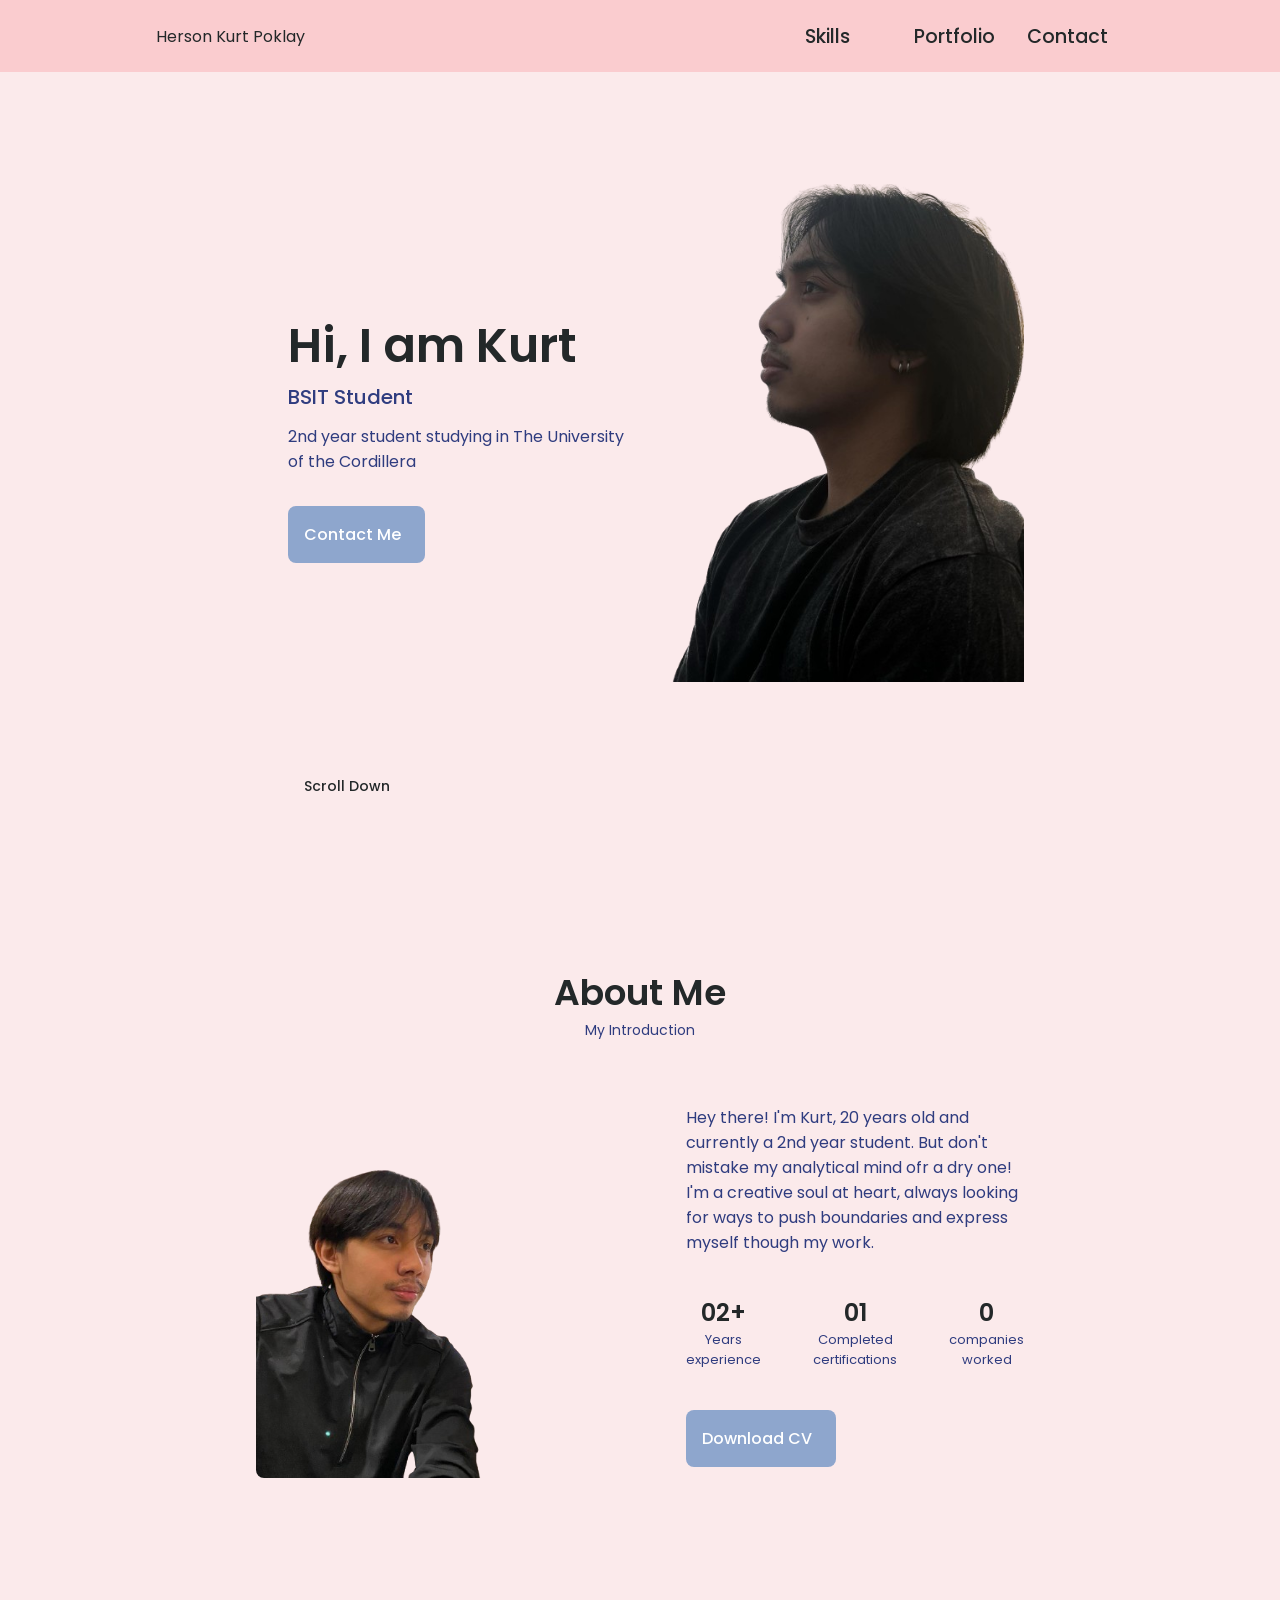
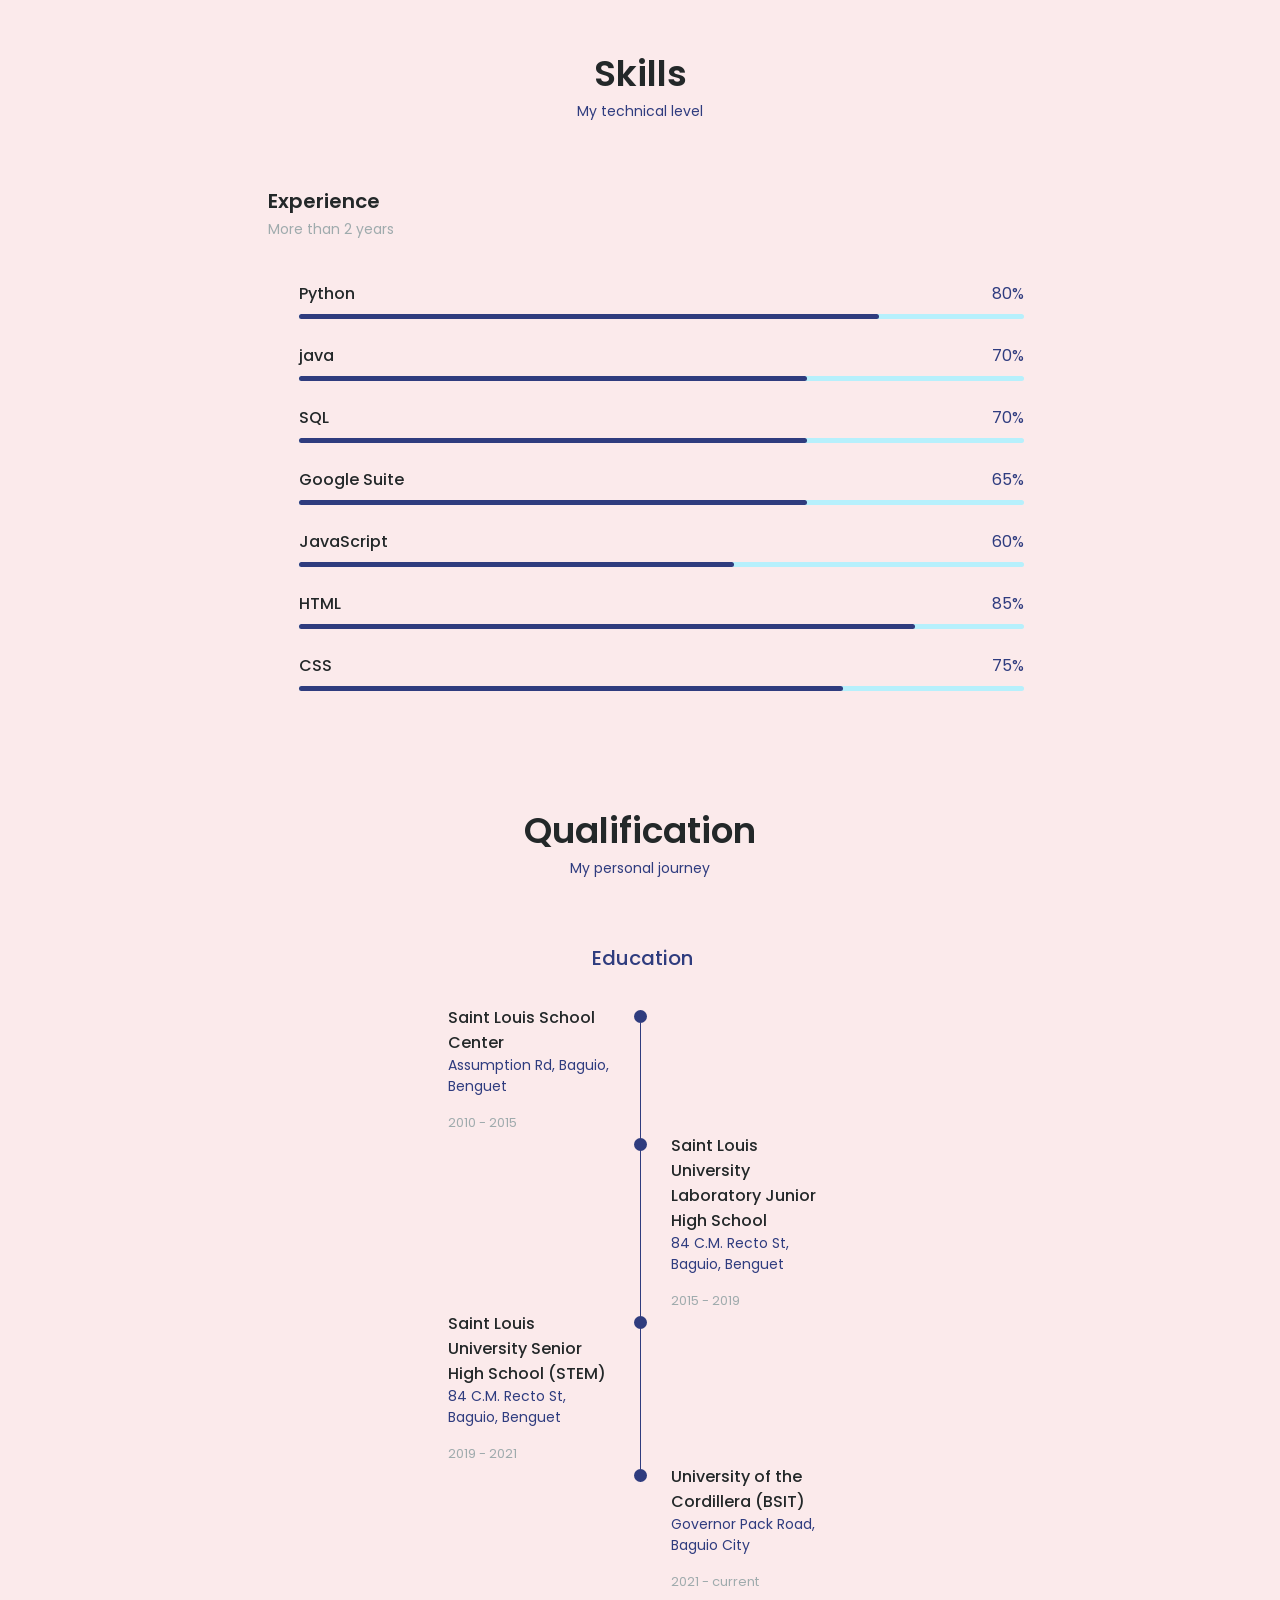
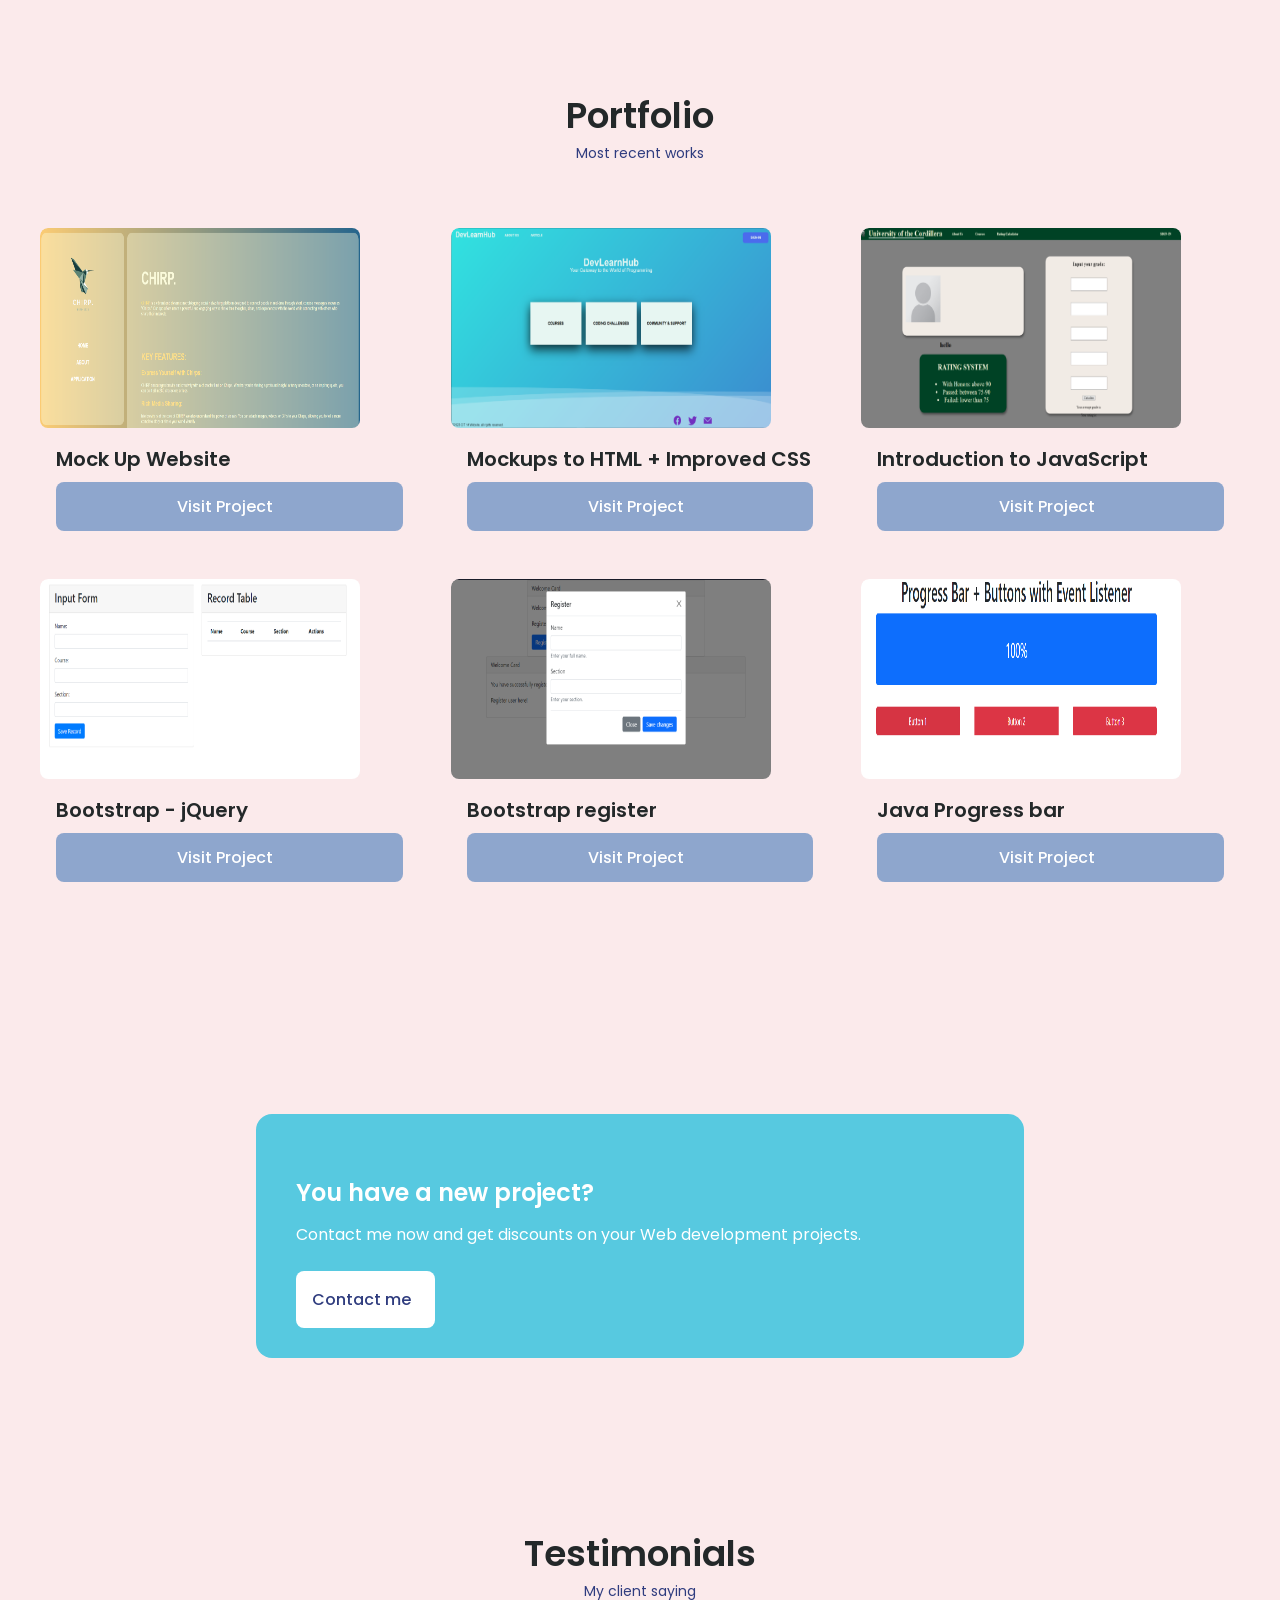
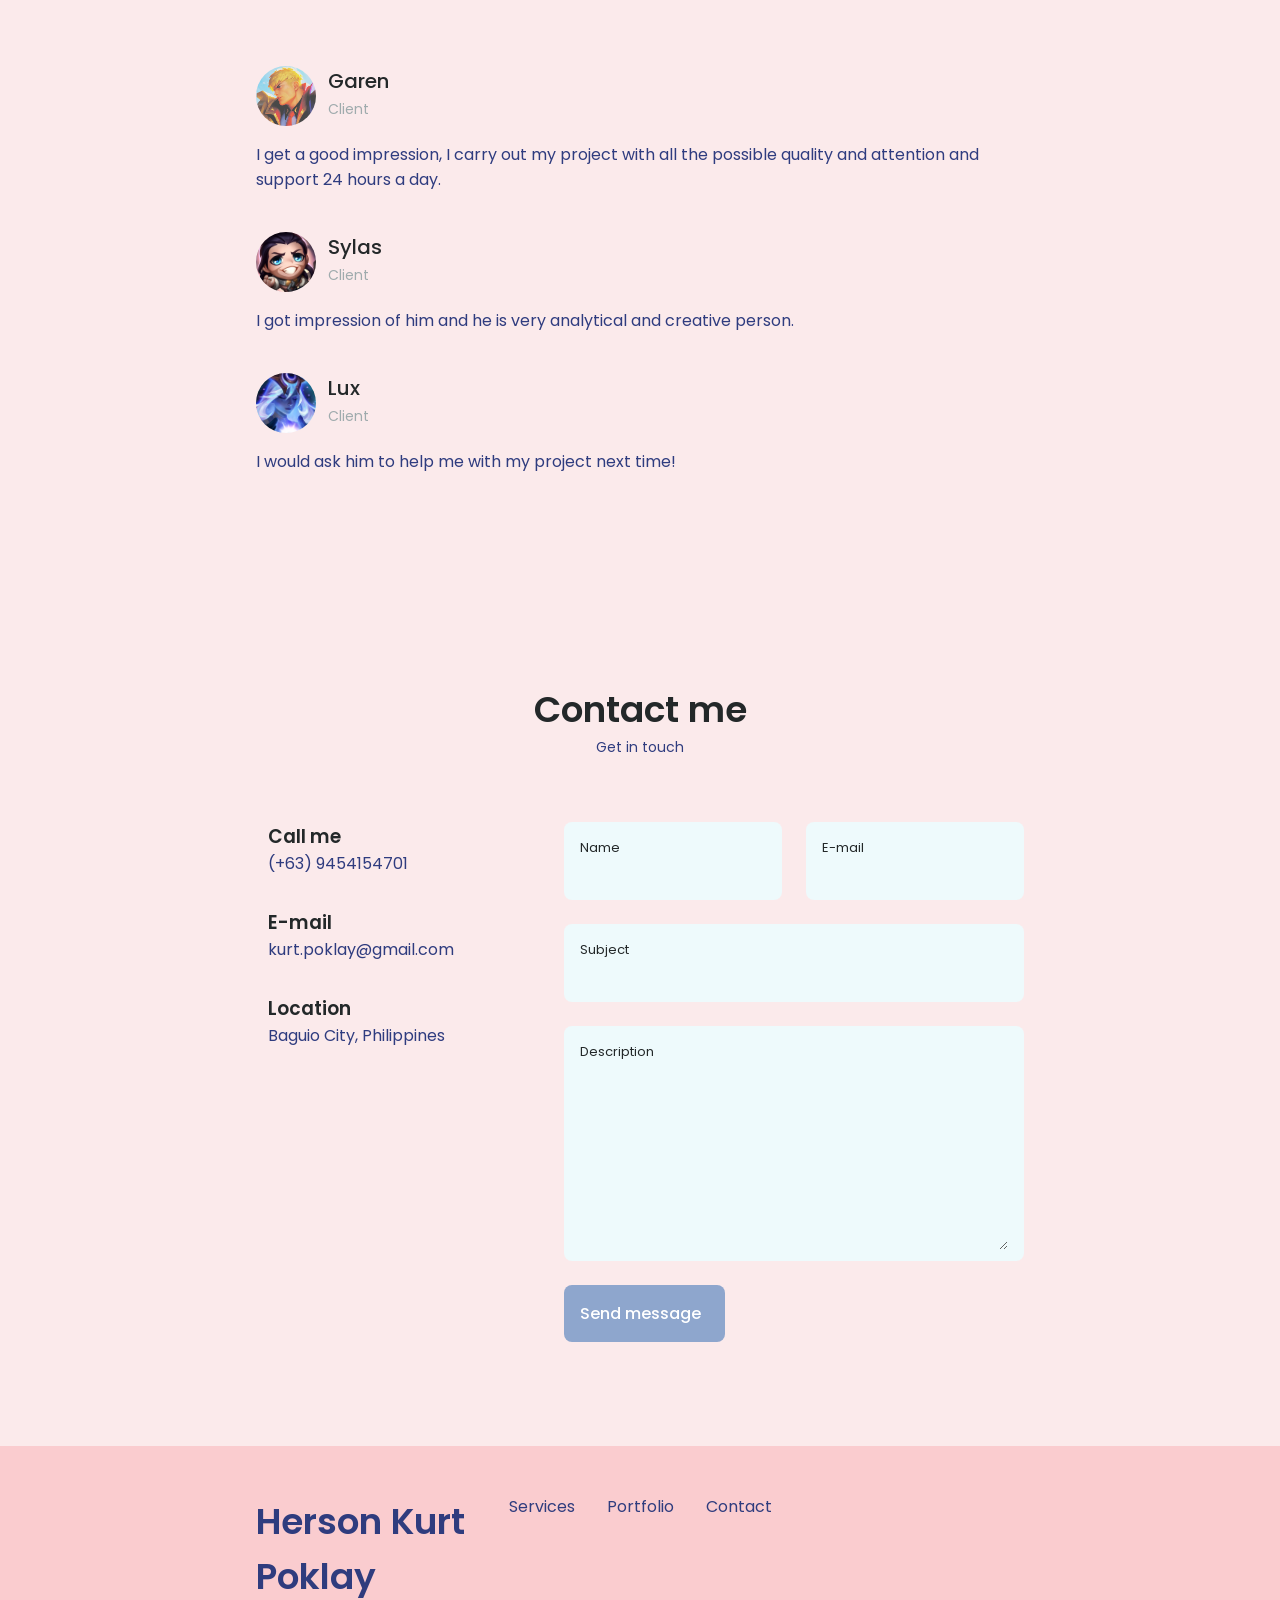
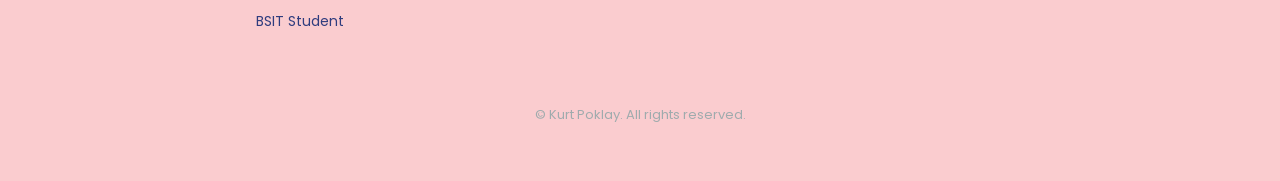
==== PORTOFLIO/index.html @ 8bd881d3 "Add files via upload" ====
<!DOCTYPE html>
    <html lang="en">
        <head>
            <meta charset="UTF-8">
            <meta name="viewport" content="width=device-width, initial-scale=1.0">
            <link rel="stylesheet" href="stylesheet\styles.css">
            <link rel="stylesheet" href="https://unicons.iconscout.com/release/v4.0.0/css/line.css">
            <title>Portfolio</title>
        </head>
        <body>
            <header class="header" id="header">
                <nav class="nav container">
                    <a href="#" class="nav__logo">Herson Kurt Poklay</a>
                    <div class="nav__menu" id="nav-menu">
                        <ul class="nav__list grid">
                            <li class="nav__item">
                                <a href="#home" class="nav__link">
                                    <i class="uil uil-estate nav__icon">Home</i>
                                </a>
                            </li>
                            <li class="nav__item">
                                <a href="#skills" class="nav__link">
                                    <i class="uil uil-file-alt nav__icon"></i>Skills
                                </a>
                            </li>
                            </li>
                            <li class="nav__item">
                            <li class="nav__item">
                                <a href="#portfolio" class="nav__link">
                                    <i class="uil uil-scenery nav__icon"></i>Portfolio                                
                                </a>
                            </li>
                            <li class="nav__item">
                                <a href="#contact" class="nav__link">
                                    <i class="uil uil-message nav__icon"></i>Contact                               
                                </a>
                            </li>
                        </ul>
                        <i class="uil uil-times nav__close" id="nav-close"></i>
                    </div>
                    <div class="nav__btns">
                        <!-- Theme change button -->
    
                        <i class="uil uil-moon change-theme" id="theme-button"></i>
    
                        <div class="nav__toggle" id="nav-toggle">
                            <i class="uil uil-apps"></i>
                        </div>
                    </div>
                </nav>
            </header>

            <main class="main"></main>

            <section class="home section" id="home">
                <div class="home__container container grid">
                    <div class="home__content grid">
                        <div class="home__social">
                            <a href="https://www.linkedin.com/in/kurt-poklay-1a64162a3/" target="_blank" class="home__social-icon">
                                <i class="uil uil-linkedin-alt"></i>
                            </a>
                            <a href="https://www.instagram.com/kurt_poklay/" target="_blank" class="home__social-icon">
                                <i class="uil uil-instagram-alt"></i>
                            </a>
                            <a href="https://www.github.com" target="_blank" class="home__social-icon">
                                <i class="uil uil-github-alt"></i>
                            </a>
                        </div>
                            
                        <div class="home__img">       
                            <image src="stylesheet\images\me.png" id="home__blob"/>
                        </div>

                        <div class="home__data">
                            <h1 class="home__title">Hi, I am Kurt</h1>
                            <h3 class="home__subtitle">BSIT Student</h3>
                            <p class="home__description">2nd year student studying in The University of the Cordillera</p>
                            <a href="#contact" class="button button--flex home__button">
                                Contact Me<i class="uil uil-message button__icon"></i>
                            </a>
                        </div>
                        
                    </div>

                    <div class="home__scroll">
                        <a href="#about" class="home__scroll-button button--flex">
                            <i class="uil uil-mouse-alt home__scroll-mouse"></i>
                            <span class="home__scroll-name">Scroll Down</span>
                            <i class="uil uil-arrow-down home__scroll-arrow"></i>
                        </a>
                    </div>
                </div>
            </section>
            <section class="about section" id="about">
                <h2 class="section__title">About Me</h2>
                <span class="section__subtitle">My Introduction</span>

                <div class="about__container container grid">
                    <img src="stylesheet\images\prof 1.png" alt="" class="about__img">
                    <div class="about__data">
                        <p class="about__description">
                            Hey there! I'm Kurt, 20 years old and currently a 2nd year student.
                            But don't mistake my analytical mind ofr a dry one! I'm a creative soul
                            at heart, always looking for ways to push boundaries and express myself 
                            though my work.
                            
                        </p>
                        <div class="about__info">
                            <div>
                                <span class="about__info-title">02+</span>
                                <span class="about__info-name">Years <br> experience</span>
                            </div>
                            <div>
                                <span class="about__info-title">01</span>
                                <span class="about__info-name">Completed <br> certifications</span>
                            </div>
                            <div>
                                <span class="about__info-title">0</span>
                                <span class="about__info-name">companies<br>worked</span>
                            </div>
                        </div>

                        <div class="about__buttons">
                            <a download="" href="" class="button button--flex">
                                Download CV<i class="uil uil-download-alt button__icon"></i>
                            </a>
                        </div>
                    </div>
                </div>
            </section>
            <section class="skills section" id="skills">
                <h2 class="section__title">Skills</h2>
                <span class="section__subtitle">My technical level</span>

                <div class="skills__container container grid">
                    <div>
                         <!--==================== SKILL-1 ====================-->
                        <div class="skills__content skills__open">
                            <div class="skills__header">
                                <i class="uil uil-analytics skills__icon"></i>
                               <div>
                                   <h1 class="skills__title">Experience</h1>
                                   <span class="skills__subtitle">More than 2 years</span>
                               </div>

                               <i class="uil uil-angle-down skills__arrow"></i>
                            </div>
                            <div class="skills__list grid">
                                <div class="skills__data">
                                    <div class="skills__titles">
                                        <h3 class="skills__name">Python</h3>
                                        <span class="skills__number">80%</span>
                                    </div>
                                    <div class="skills__bar">
                                        <span class="skills__percentage skills__python"></span>
                                    </div>
                                </div>
                               <div class="skills__data">
                                   <div class="skills__titles">
                                       <h3 class="skills__name">java</h3>
                                       <span class="skills__number">70%</span>
                                   </div>
                                   <div class="skills__bar">
                                       <span class="skills__percentage skills__java"></span>
                                   </div>
                               </div>
                               <div class="skills__data">
                                   <div class="skills__titles">
                                       <h3 class="skills__name">SQL</h3>
                                       <span class="skills__number">70%</span>
                                   </div>
                                   <div class="skills__bar">
                                       <span class="skills__percentage skills__sql"></span>
                                   </div>
                               </div>
                               <div class="skills__data">
                                   <div class="skills__titles">
                                       <h3 class="skills__name">Google Suite</h3>
                                       <span class="skills__number">65%</span>
                                   </div>
                                   <div class="skills__bar">
                                       <span class="skills__percentage skills__google"></span>
                                   </div>
                               </div>
                               <div class="skills__data">
                                    <div class="skills__titles">
                                        <h3 class="skills__name">JavaScript</h3>
                                        <span class="skills__number">60%</span>
                                    </div>
                                    <div class="skills__bar">
                                        <span class="skills__percentage skills__js"></span>
                                    </div>
                                </div>
                                <div class="skills__data">
                                    <div class="skills__titles">
                                        <h3 class="skills__name">HTML</h3>
                                        <span class="skills__number">85%</span>
                                    </div>
                                    <div class="skills__bar">
                                        <span class="skills__percentage skills__html"></span>
                                    </div>
                                </div>
                                <div class="skills__data">
                                    <div class="skills__titles">
                                        <h3 class="skills__name">CSS</h3>
                                        <span class="skills__number">75%</span>
                                    </div>
                                    <div class="skills__bar">
                                        <span class="skills__percentage skills__css"></span>
                                    </div>
                                </div>
                            </div>
                        </div>
                        
                       </div>
                    </div>
                </div>
            </section>
            <section class="qualification__section">
                <h2 class="section__title">Qualification</h2>
                <span class="section__subtitle">My personal journey</span>
    
                <div class="qualification__container container">
                    <div class="qualification__tabs">
                        <div class="qualification__button button--flex qualification__active" data-target='#education'>
                            <i class="uil uil-graduation-cap qualification__icon"></i>
                            Education
                        </div>
    
                        
                    </div>
    
                    <div class="qualification__sections">
                <!--==================== QUALIFICATION CONTENT 1 ====================-->
                <div class="qualification__content qualification__active" data-content id="education">
                 <!--==================== QUALIFICATION 1 ====================--> 
                 <div class="qualification__data">
                     <div>
                         <h3 class="qualification__title">Saint Louis School Center </h3>
                         <span class="qualification__subtitle">Assumption Rd, Baguio, Benguet</span>
                         <div class="qualification__calendar">
                            <i class="uil uil-calendar-alt"></i>
                            2010 - 2015
                         </div>
                     </div>
    
                     <div>
                         <span class="qualification__rounder"></span>
                         <span class="qualification__line"></span>
                     </div>
                 </div>
                 
                 <!--==================== QUALIFICATION 2 ====================--> 
                 <div class="qualification__data">
                    <div></div>
                    <div>
                       <span class="qualification__rounder"></span>
                       <span class="qualification__line"></span>
                    </div>
    
                    <div>
                        <h3 class="qualification__title">Saint Louis University Laboratory Junior High School</h3>
                        <span class="qualification__subtitle">84 C.M. Recto St, Baguio, Benguet</span>
                        <div class="qualification__calendar">
                           <i class="uil uil-calendar-alt"></i>
                           2015 - 2019
                        </div>
                    </div>
                </div> 
    
                <!--==================== QUALIFICATION 3 ====================--> 
                <div class="qualification__data">
                    <div>
                        <h3 class="qualification__title">Saint Louis University Senior High School (STEM)</h3>
                        <span class="qualification__subtitle">84 C.M. Recto St, Baguio, Benguet</span>
                        <div class="qualification__calendar">
                           <i class="uil uil-calendar-alt"></i>
                           2019 - 2021
                        </div>
                    </div>
    
                    <div>
                        <span class="qualification__rounder"></span>
                        <span class="qualification__line"></span>
                    </div>
                </div> 
    
                <!--==================== QUALIFICATION 4 ====================--> 
                <div class="qualification__data">
                    <div></div>
                    <div>
                        <span class="qualification__rounder"></span>
                       <!-- <span class="qualification__line"></span> -->
                    </div>
    
                    <div>
                        <h3 class="qualification__title">University of the Cordillera (BSIT)</h3>
                        <span class="qualification__subtitle">Governor Pack Road, Baguio City</span>
                        <div class="qualification__calendar">
                           <i class="uil uil-calendar-alt"></i>
                           2021 - current
                        </div>
                    </div>
    
                    
                </div>
                </div>
            </section>    

                <!--==================== PORTFOLIO ====================-->
                <section class="portfolio section" id="portfolio">
                    <h2 class="section__title">Portfolio</h2>
                    <span class="section__subtitle">Most recent works</span>
                
                    <div class="portfolio__container container">
                            <!-- PORTFOLIO 1 -->
                            <div class="portfolio__item">
                                <img src="stylesheet\images\Chirp.png" alt="" class="portfolio__img">
                                <div class="portfolio__info">
                                    <h3 class="portfolio__title">Mock Up Website</h3>
                                    <p class="portfolio__description"></p>
                                    <a href="projects\Project 1" class="button button--flex button--small portfolio__button">
                                        Visit Project
                                        <i class="uil uil-arrow-right button__icon"></i>
                                    </a>
                                </div>
                            </div>
                
                            <!-- PORTFOLIO 2 -->
                            <div class="portfolio__item">
                                <img src="stylesheet\images\Mock up Website + HTML.png" alt="" class="portfolio__img">
                                <div class="portfolio__info">
                                    <h3 class="portfolio__title">Mockups to HTML + Improved CSS</h3>
                                    <p class="portfolio__description"></p>
                                    <a href="projects\Project 2" class="button button--flex button--small portfolio__button">
                                        Visit Project
                                        <i class="uil uil-arrow-right button__icon"></i>
                                    </a>
                                </div>
                            </div>
                
                            <!-- PORTFOLIO 3 -->
                            <div class="portfolio__item">
                                <img src="stylesheet\images\Grading sys.png" alt="" class="portfolio__img">
                                <div class="portfolio__info">
                                    <h3 class="portfolio__title">Introduction to JavaScript</h3>
                                    <p class="portfolio__description"></p>
                                    <a href="projects\Project 3" class="button button--flex button--small portfolio__button">
                                        Visit Project
                                        <i class="uil uil-arrow-right button__icon"></i>
                                    </a>
                                </div>
                            </div>

                            <!-- PORTFOLIO 4 -->
                            <div class="portfolio__item">
                                <img src="stylesheet\images\Jquery - bootstrap.png" alt="" class="portfolio__img">
                                <div class="portfolio__info">
                                    <h3 class="portfolio__title">Bootstrap - jQuery</h3>
                                    <p class="portfolio__description"></p>
                                    <a href="projects\Project 4\red.html" class="button button--flex button--small portfolio__button">
                                        Visit Project
                                        <i class="uil uil-arrow-right button__icon"></i>
                                    </a>
                                </div>
                            </div>

                            <!-- PORTFOLIO 5 -->
                            <div class="portfolio__item">
                                <img src="stylesheet\images\Jquery act 2.png" alt="" class="portfolio__img">
                                <div class="portfolio__info">
                                    <h3 class="portfolio__title">Bootstrap register</h3>
                                    <p class="portfolio__description"></p>
                                    <a href="projects\Project 5" class="button button--flex button--small portfolio__button">
                                        Visit Project
                                        <i class="uil uil-arrow-right button__icon"></i>
                                    </a>
                                </div>
                            </div>

                            <!-- PORTFOLIO 6 -->
                            <div class="portfolio__item">
                                <img src="stylesheet\images\bootstrap act 1.png" alt="" class="portfolio__img">
                                <div class="portfolio__info">
                                    <h3 class="portfolio__title">Java Progress bar</h3>
                                    <p class="portfolio__description"></p>
                                    <a href="projects\Project 6" class="button button--flex button--small portfolio__button">
                                        Visit Project
                                        <i class="uil uil-arrow-right button__icon"></i>
                                    </a>
                                </div>
                            </div>
                    </div>
                </section>

            <!--==================== PROJECT IN MIND ====================-->
            <section class="project section">

                <div class="project__bg">
                    <div class="project__container container grid">
                        <div class="project__data">
                            <h2 class="project__title">You have a new project?</h2>
                            <p class="project__description">Contact me now and get discounts on your Web development projects.</p>
                            <a href="#contact" class="button button--flex button--white">Contact me
                                <i class="uil uil-message project__icon button__icon"></i>
                            </a>
                        
                        </div>
                        <!-- <img src="assets/img/project.png" alt="" class="project__img"> -->
                    </div>
                </div>

            </section>
            <!--==================== TESTIMONIAL ====================-->
        <section class="testimonial section">

            <h2 class="section__title">Testimonials</h2>
            <span class="section__subtitle">My client saying</span>

            <div class="testimonial__container container ">
                <div class="wrapper">
                <!--==================== TESTIMONIAL 1 ====================-->
                    <div class="testimonial__content slide">
                        <div class="testimonial__data">
                            <div class="testimonial__header">
                                <img src="stylesheet\images\garen.png" alt="" class="testimonial__img">
                                
                                <div>
                                    <h3 class="testimonial__name">Garen</h3>
                                    <span class="testimonial__client">Client</span>
                                </div>
                            </div>
                            <div>
                                <i class="uil uil-star testimonial__icon-star"></i>
                                <i class="uil uil-star testimonial__icon-star"></i>
                                <i class="uil uil-star testimonial__icon-star"></i>
                                <i class="uil uil-star testimonial__icon-star"></i>
                                <i class="uil uil-star testimonial__icon-star"></i>
                            </div>
                        </div>

                        <p class="testimonial__description">I get a good impression, I carry out my project with all the 
                            possible quality and attention and support 24 hours a day.
                        </p>
                    </div>
                    <!--==================== TESTIMONIAL 2 ====================-->
                    <div class="testimonial__content slide">
                        <div class="testimonial__data">
                            <div class="testimonial__header">
                                <img src="stylesheet\images\sylas.png" alt="" class="testimonial__img">
                                
                                <div>
                                    <h3 class="testimonial__name">Sylas</h3>
                                    <span class="testimonial__client">Client</span>
                                </div>
                            </div>
                            <div>
                                <i class="uil uil-star testimonial__icon-star"></i>
                                <i class="uil uil-star testimonial__icon-star"></i>
                                <i class="uil uil-star testimonial__icon-star"></i>
                                <i class="uil uil-star testimonial__icon-star"></i>
                                <i class="uil uil-star testimonial__icon-star"></i>
                            </div>
                        </div>

                        <p class="testimonial__description">I got impression of him and he is very analytical and creative person.
                        </p>
                    </div>
                    <!--==================== TESTIMONIAL 3 ====================-->
                    <div class="testimonial__content slide">
                        <div class="testimonial__data">
                            <div class="testimonial__header">
                                <img src="stylesheet\images\lux.png" alt="" class="testimonial__img">
                                
                                <div>
                                    <h3 class="testimonial__name">Lux</h3>
                                    <span class="testimonial__client">Client</span>
                                </div>
                            </div>
                            <div>
                                <i class="uil uil-star testimonial__icon-star"></i>
                                <i class="uil uil-star testimonial__icon-star"></i>
                                <i class="uil uil-star testimonial__icon-star"></i>
                                <i class="uil uil-star testimonial__icon-star"></i>
                                <i class="uil uil-star testimonial__icon-star"></i>
                            </div>
                        </div>

                        <p class="testimonial__description">I would ask him to help me with my project next time!</p>
                    </div>      
                </div>

                        <!--Add pagination-->
                        <div class="pagination-testimonial"></div>
                    </div>
                    </section>

                <!--==================== CONTACT ME ====================-->
                <section class="contact section" id="contact">
                    <h2 class="section__title">Contact me</h2>
                    <span class="section__subtitle">Get in touch</span>

                    <div class="contact__container container grid">
                        <div>
                            <div class="contact__information">
                                <i class="uil uil-phone-alt contact__icon"></i>

                                <div>
                                    <h3 class="contact__title">Call me</h3>
                                    <span class="contatc__subtitle">(+63) 9454154701</span>
                                </div>
                            </div>

                            <div class="contact__information">
                                <i class="uil uil-envelope contact__icon"></i>

                                <div>
                                    <h3 class="contact__title">E-mail</h3>
                                    <span class="contatc__subtitle">kurt.poklay@gmail.com</span>
                                </div>
                            </div>

                            <div class="contact__information">
                                <i class="uil uil-map-marker contact__icon"></i>

                                <div>
                                    <h3 class="contact__title">Location</h3>
                                    <span class="contatc__subtitle">Baguio City, Philippines</span>
                                </div>
                            </div>
                        </div>

                        <form action="" class="contact__form grid">
                            <div class="contact__inputs grid">
                                <div class="contact__content">
                                    <label for="" class="contact__label">Name</label>
                                    <input type="text" class="contact__input">
                                </div>

                                <div class="contact__content">
                                    <label for="" class="contact__label">E-mail</label>
                                    <input type="email" class="contact__input">
                                </div>
                            </div>

                            <div class="contact__content">
                                <label for="" class="contact__label">Subject</label>
                                <input type="text" class="contact__input">
                            </div>

                            <div class="contact__content">
                                <label for="" class="contact__label">Description</label>
                                <textarea name="" id="" cols="0" rows="7" class="contact__input"></textarea>
                            </div>

                            <div>
                                <a href="#" class="button button--flex">
                                    Send message
                                    <i class="uil uil-message button__icon"></i>
                                </a>
                            </div>
                        </form>
                    </div>

                </section>
            </main>

            <!--==================== FOOTER ====================-->
            <footer class="footer">

                <div class="footer__bg">
                    <div class="footer__container container grid">
                        <div>
                            <h1 class="footer__title">Herson Kurt Poklay</h1>
                            <span class="footer__subtitle">BSIT Student</span>
                        </div>

                        <ul class="footer__links">
                            <li>
                                <a href="#services" class="footer__link">Services</a>
                            </li>
                            <li>
                                <a href="#portfolio" class="footer__link">Portfolio</a>
                            </li>
                            <li>
                                <a href="#contact" class="footer__link">Contact</a>
                            </li>
                        </ul>

                        <div class="footer__socials">
                            <a href="https://www.facebook.com/kurt.poklay.9/" target="_blank" class="footer__social">
                                <i class="uil uil-facebook"></i>
                            </a>
                            <a href="https://www.instagram.com/kurt_poklay/" target="_blank" class="footer__social">
                                <i class="uil uil-instagram"></i>
                            </a>
                            <a href="https://twitter.com" target="_blank" class="footer__social">
                                <i class="uil uil-twitter-alt"></i>
                            </a>
                        </div>
                    </div>
                    <p class="footer__copy">&#169; Kurt Poklay. All rights reserved.</p>
                </div>
            </footer>

            <!--==================== SCROLL TOP ====================-->
            <a href="#" class="scrollup" id="scroll-up">
                <i class="uil uil-arrow-up scrollup__icon"></i>
            </a>
            <script src="stylesheet\main.js"></script>
            <script src=""></script>
        </body>
    </html>
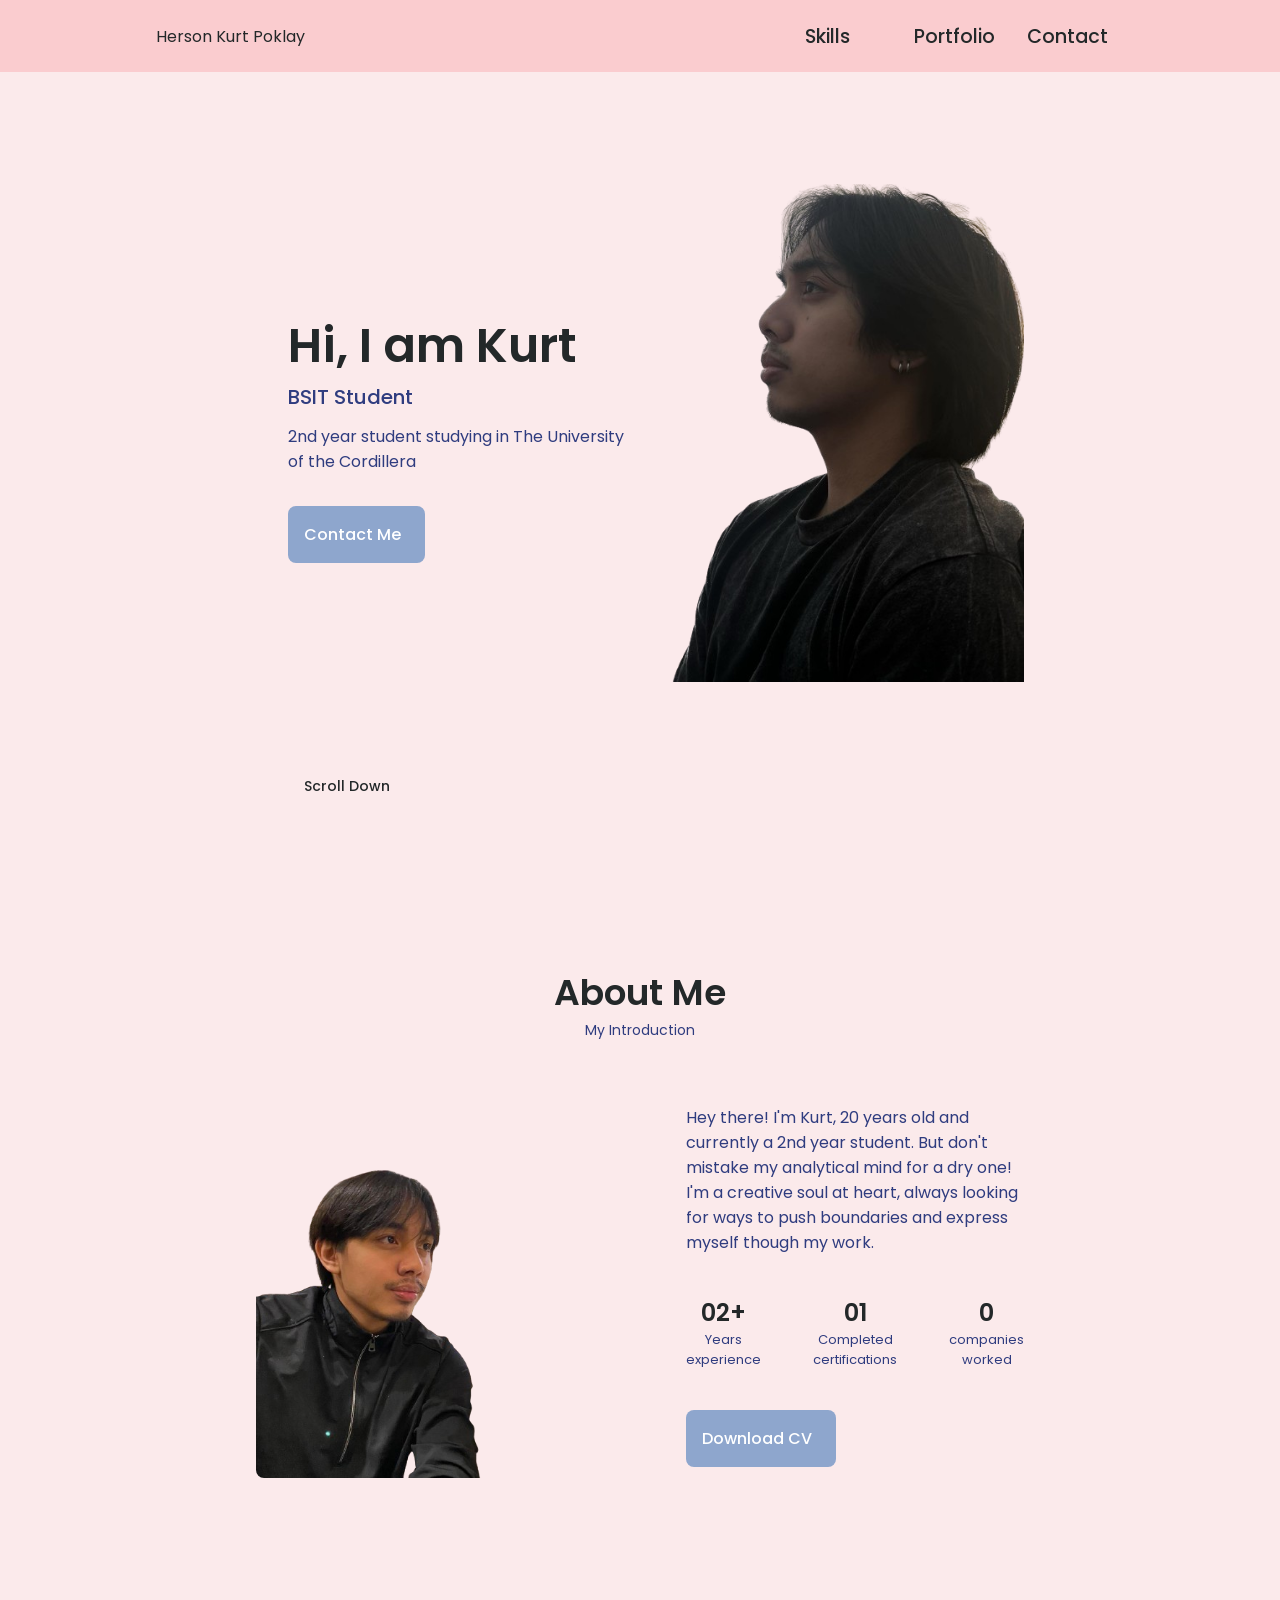
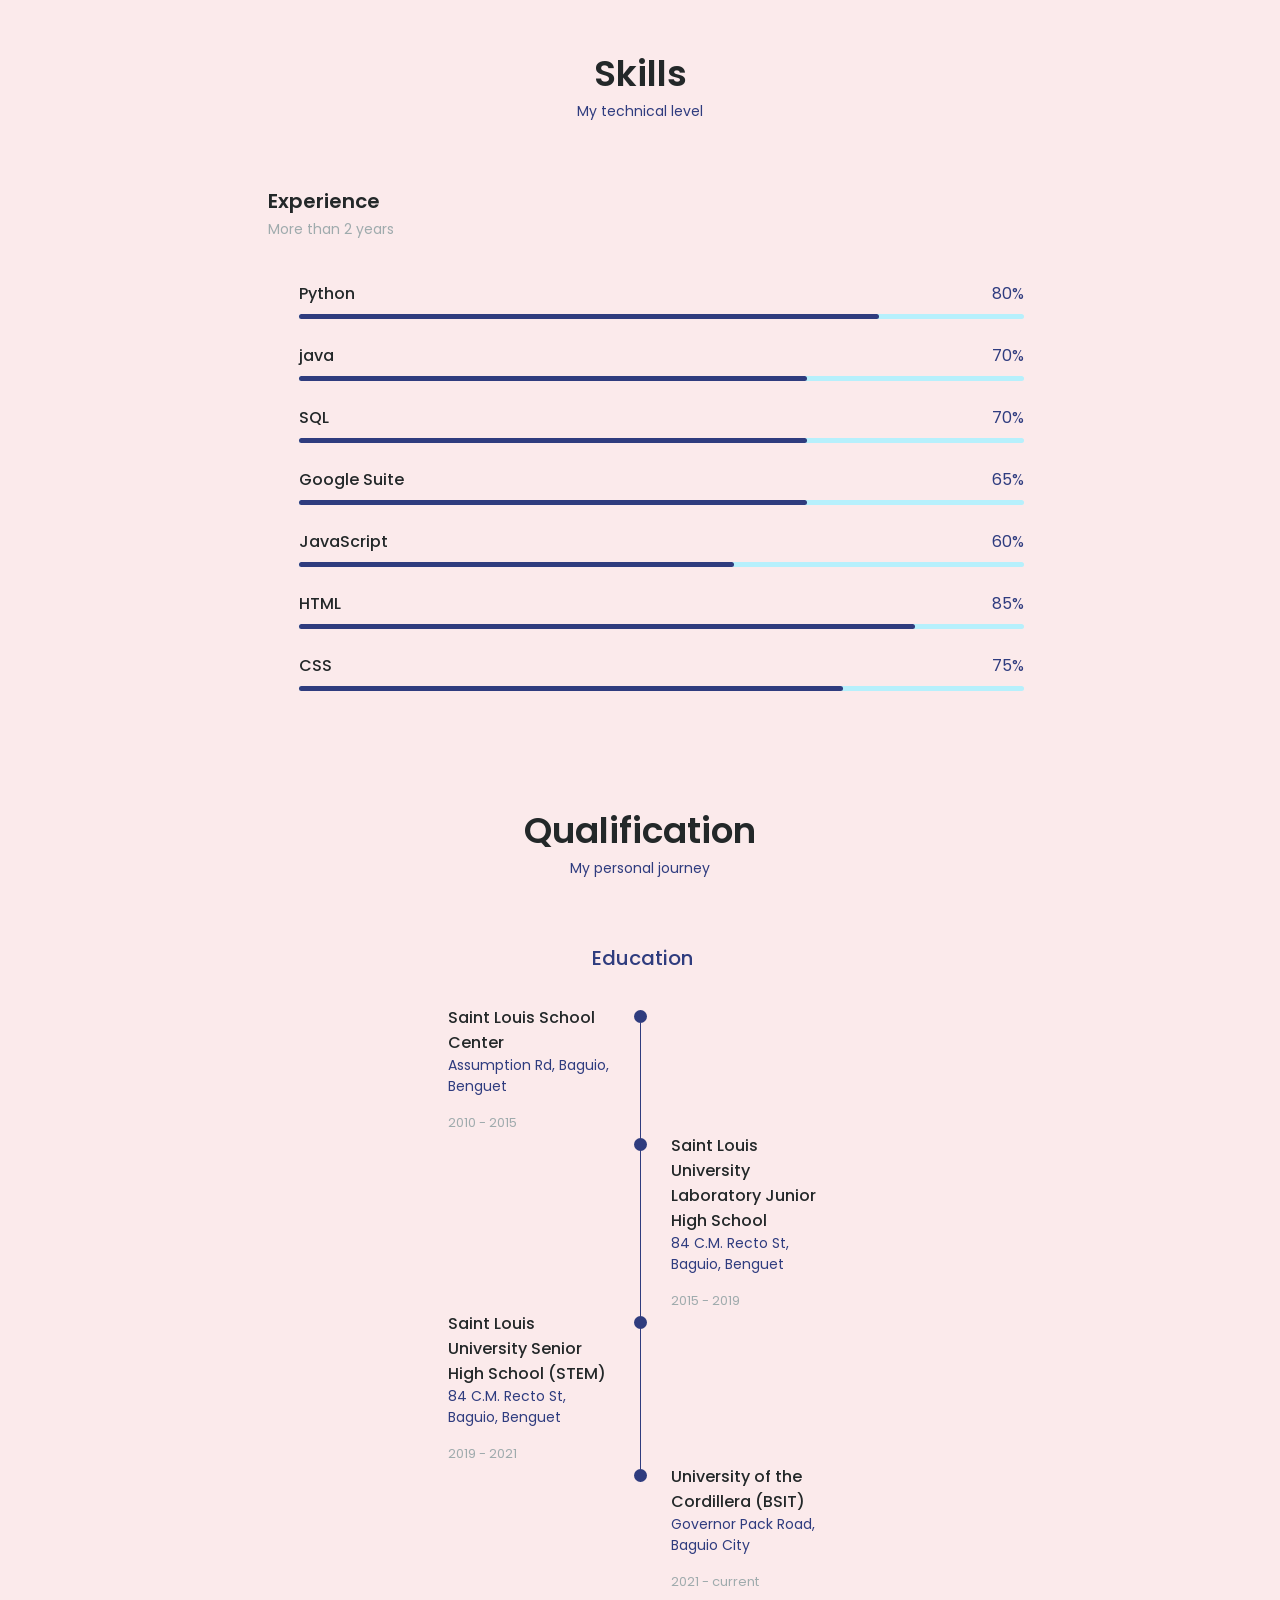
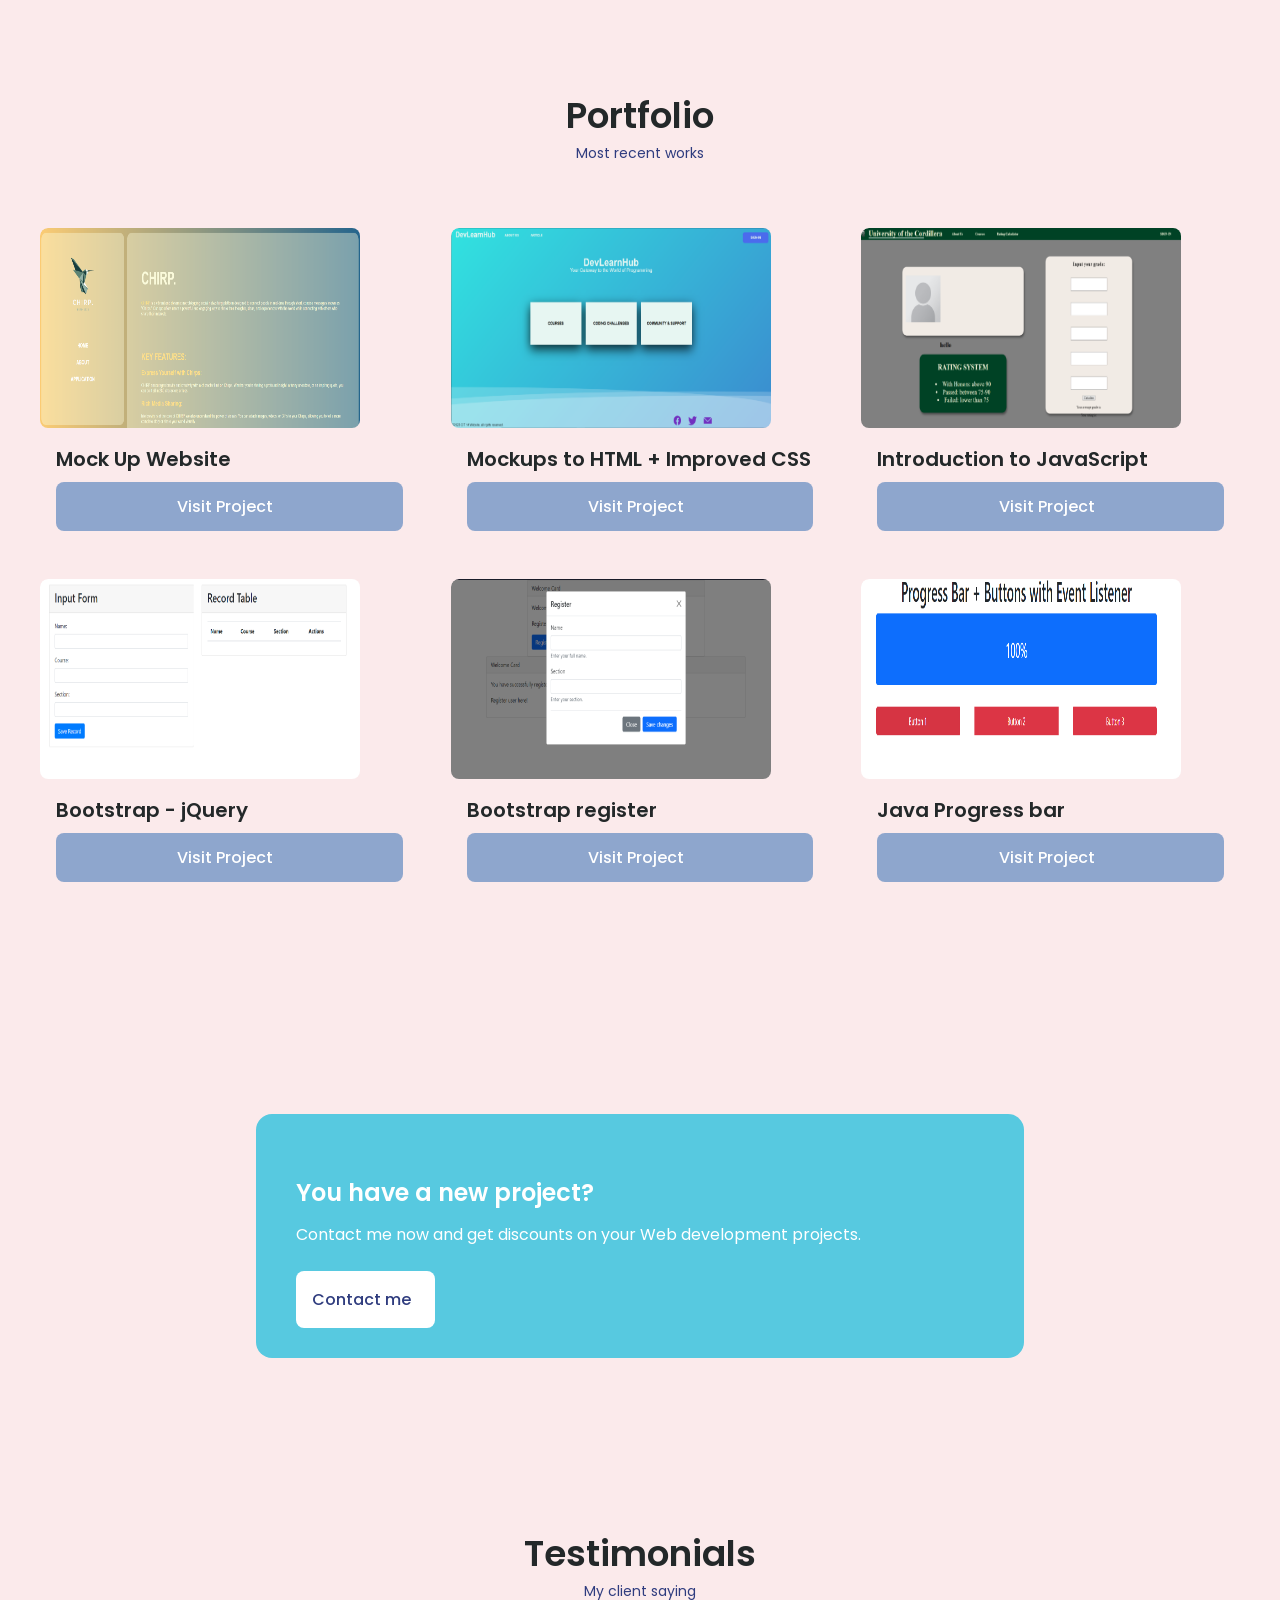
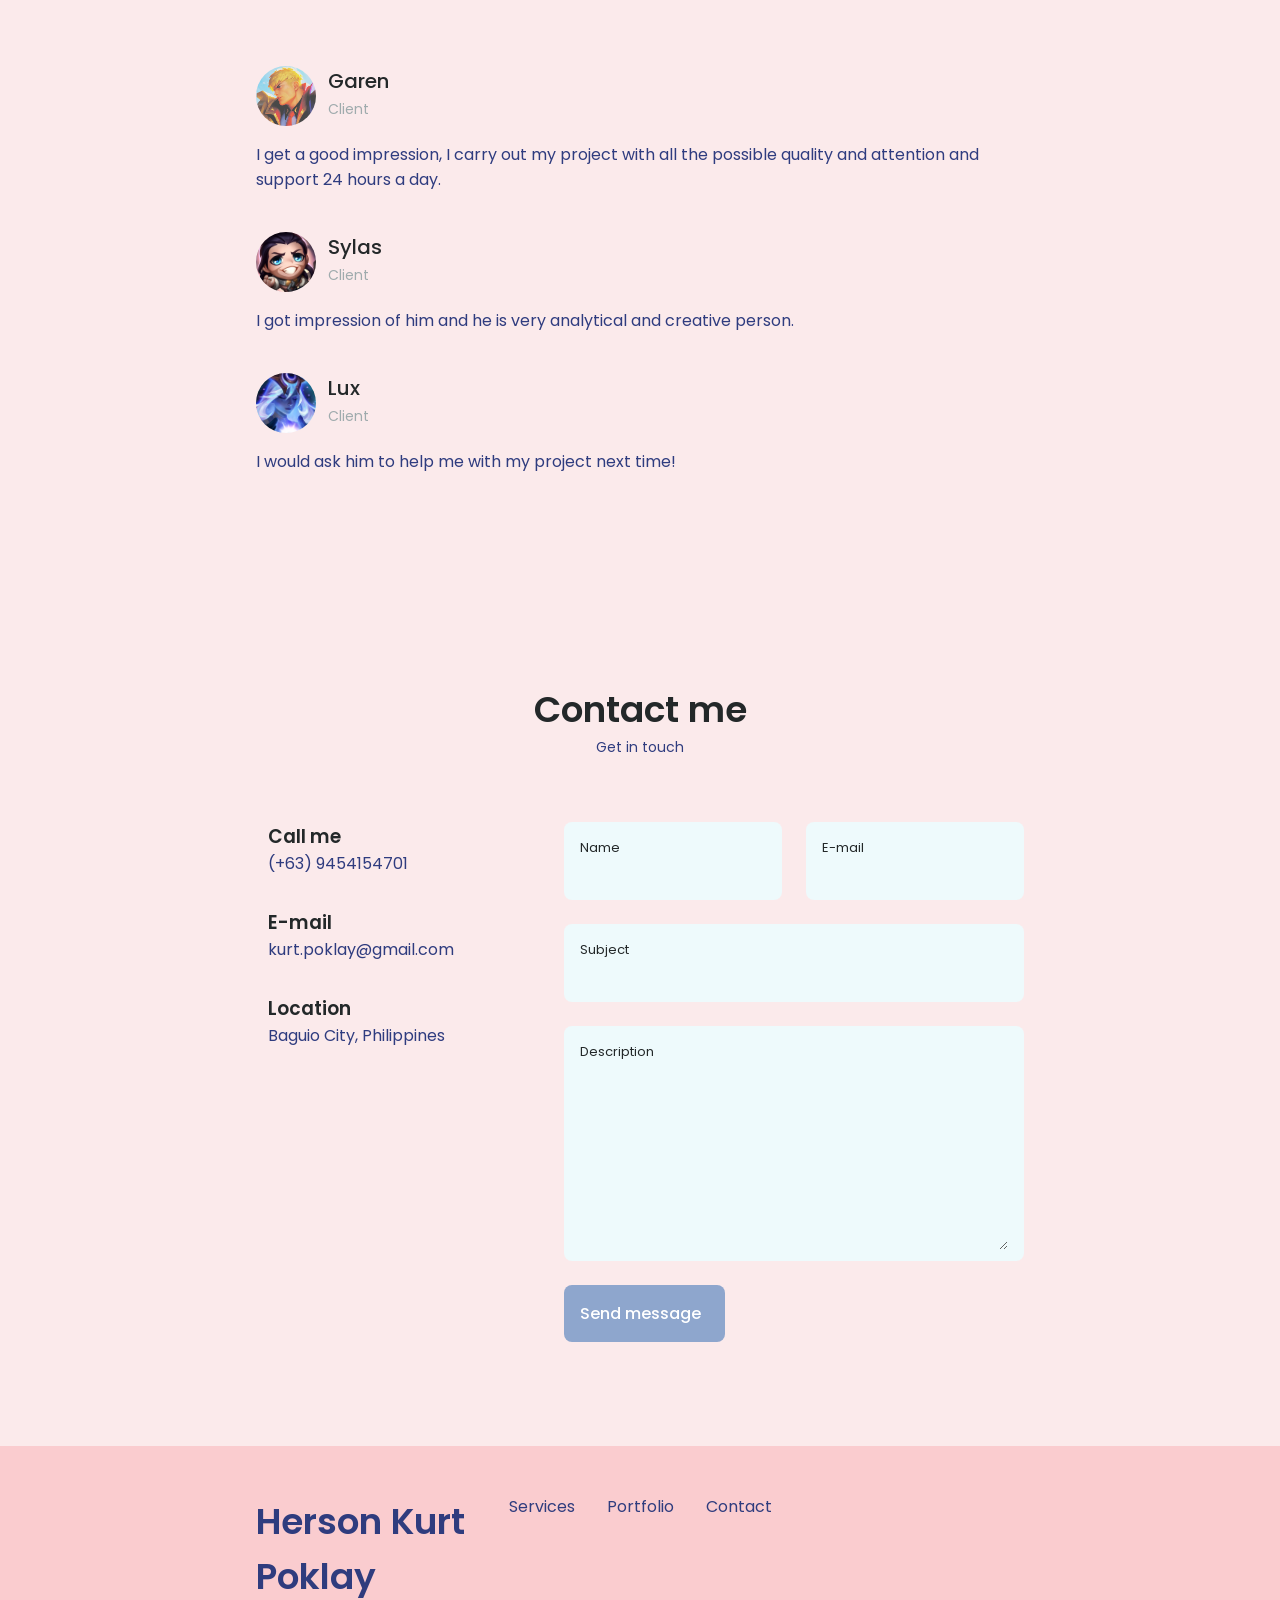
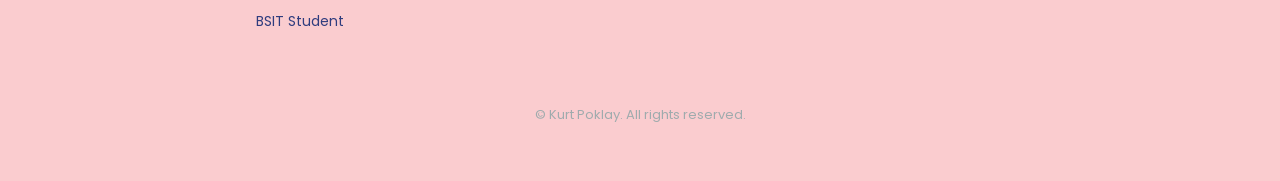
==== commit 592f95c2: "Update index.html" ====
--- a/PORTOFLIO/index.html
+++ b/PORTOFLIO/index.html
@@ -100,7 +100,7 @@
                     <div class="about__data">
                         <p class="about__description">
                             Hey there! I'm Kurt, 20 years old and currently a 2nd year student.
-                            But don't mistake my analytical mind ofr a dry one! I'm a creative soul
+                            But don't mistake my analytical mind for a dry one! I'm a creative soul
                             at heart, always looking for ways to push boundaries and express myself 
                             though my work.
                             
@@ -610,4 +610,4 @@
             <script src="stylesheet\main.js"></script>
             <script src=""></script>
         </body>
-    </html>+    </html>
